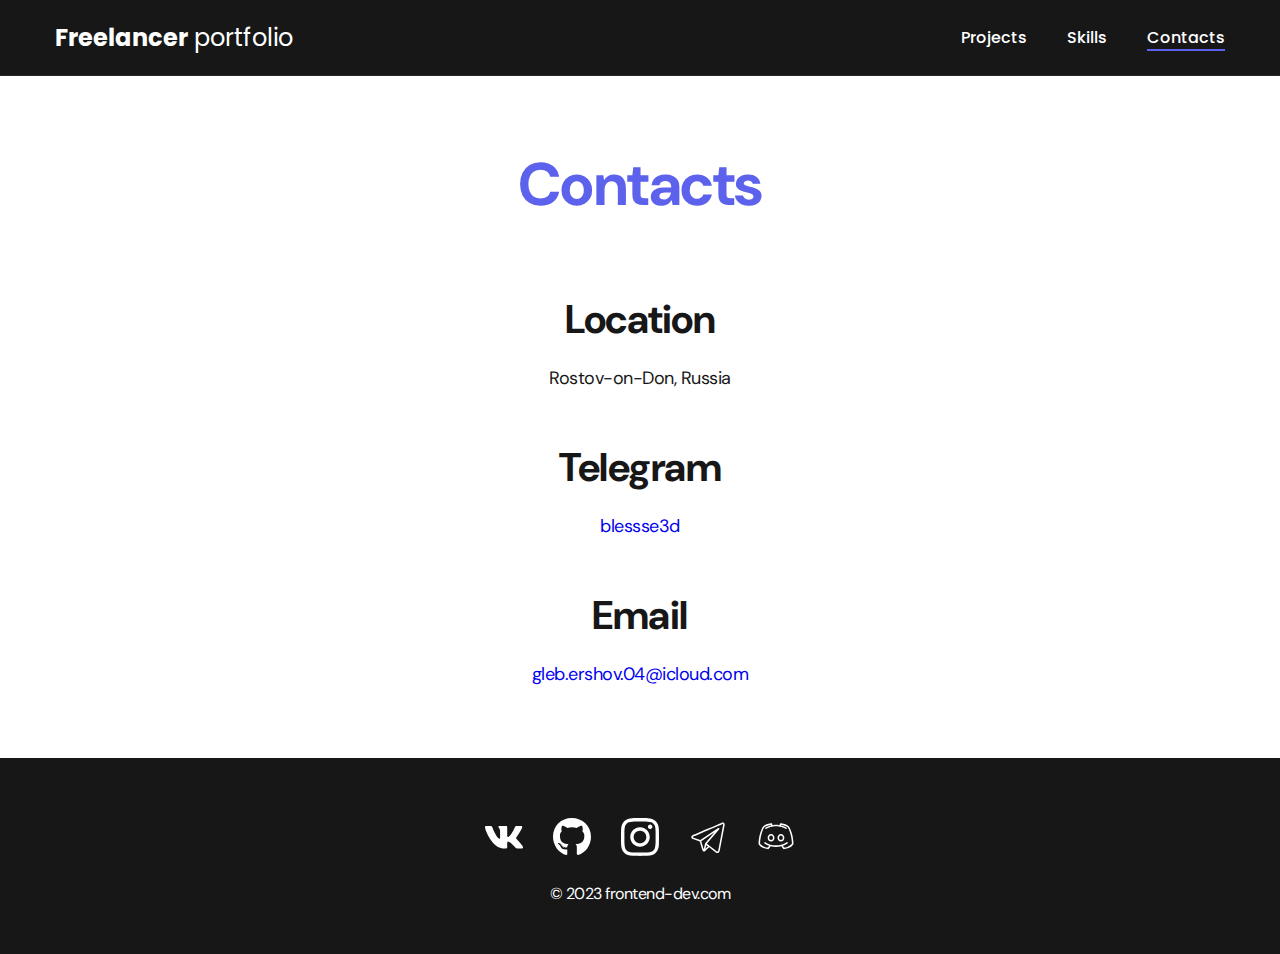
==== contacts.html @ 6a853fe1 "add contacts" ====
<!DOCTYPE html>
<html lang="en">
<head>
    <meta charset="UTF-8">
    <meta http-equiv="X-UA-Compatible" content="IE=edge">
    <meta name="viewport" content="width=device-width, initial-scale=1.0">
    <title>Freelancer portfolio</title>
    <link rel="stylesheet" href="./css/main.css">
</head>
<body>
    <nav class="nav">
        <div class="container">
            <div class="nav-row">
                <a href="./index.html" class="logo"><strong>Freelancer</strong> portfolio</a>
                <ul class="nav-list">
                    <li class="nav-list__item"><a href="./index.html" class="nav-list__link">Projects</a></li>
                    <li class="nav-list__item"><a href="./skills.html" class="nav-list__link">Skills</a></li>
                    <li class="nav-list__item"><a href="./contacts.html" class="nav-list__link nav-list__link--active">Contacts</a></li>
                </ul>
            </div>
        </div>
    </nav>

    <main class="section">
        <div class="container">
                <h1 class="title-1">Contacts</h1>

                <ul class="content-list">
                    <li class="content-list__item">
                        <h2 class="title-2">Location</h2>
                        <p>Rostov-on-Don, Russia</p>
                    </li>
                    <li class="content-list__item">
                        <h2 class="title-2">Telegram</h2>
                        <p><a href="https://t.me/blessse3d">blessse3d</a></p>
                    </li>
                    <li class="content-list__item">
                        <h2 class="title-2">Email</h2>
                        <p><a href="mailto:gleb.ershov.04@icloud.com">gleb.ershov.04@icloud.com</a></p>
                    </li>
                </ul>

        </div>
    </main>

    <footer class="footer">
        <div class="container">
            <div class="footer__wrapper">
                <ul class="social">
                    <li class="social_item"><a href="https://vk.com/00o666o00"><img src="./img/icons/vk.svg" alt="link"></a></li>
                    <li class="social_item"><a href="https://github.com/glebershov"><img src="./img/icons/github.svg" alt="link"></a></li>
                    <li class="social_item"><a href="https://instagram.com/_bles.ssed_?igshid=OGQ5ZDc2ODk2ZA=="><img src="./img/icons/instagram.svg" alt="link"></a></li>
                    <li class="social_item"><a href="https://t.me/blessse3d"><img src="./img/icons/telegram.svg" alt="link"></a></li>
                    <li class="social_item"><a href="https://discordapp.com/users/.blessed/"><img src="./img/icons/discord.svg" alt="link"></a></li>
                </ul>
                <div class="copyright">
                    <p>© 2023 frontend-dev.com</p>
                </div>
            </div>
        </div>
    </footer>

    <script src="./js/main.js"></script>

</body>
</html>
---- css/main.css ----
@import "./reset.css";
@import url('https://fonts.googleapis.com/css2?family=DM+Sans:opsz,wght@9..40,400;9..40,500;9..40,700&family=Poppins:wght@400;500;700&display=swap');


/*
font-family: 'DM Sans', sans-serif;
font-family: 'Poppins', sans-serif;
*/

:root {
    --pureblack: #000;
    --black: #171718;
    --black-border: #26292d; 
    --white: #FFF;
    --purple: #5c62ec;

    --text-color: var(--black);
    --dark-bg: var(--black);
    --dark-border: var(--black-border);
    --header-text: var(--white);
    --accent: var(--purple);
} 

html, body {
    font-family: 'DM Sans', sans-serif;
    letter-spacing: -0.5px;
    color: var(--text-color);
}

.container {
    margin: 0 auto;
    padding: 0 15px;
    max-width: 1200px;
}

.none {
    display: none !important;
}

.title-1 {
    margin-bottom: 60px;
    font-size: 60px;
    font-weight: 700;
    line-height: 1.3;
    color: var(--accent);
    text-align: center;
}


.title-2 {
    margin-bottom: 20px;
    
    font-size: 40px;
    line-height: 1.3;
    font-weight: 700;
}


/* Nav */

.nav {
    padding: 20px 0;
    border-bottom: 1px solid var(--dark-border);
    background-color: var(--dark-bg);
    color: var(--header-text);
    letter-spacing: normal;
}

.nav-row {
    display: flex;
    justify-content: space-between;
    align-items: center;
    column-gap: 30px;
    row-gap: 20px;
    flex-wrap: wrap;
}

.logo {
    color: var(--header-text);
    font-family: 'Poppins', sans-serif;
    font-size: 24px;
}

.logo strong {
    font-weight: 700;
}

.nav-list {
    display: flex;
    align-items: center;
    column-gap: 40px;
    font-size: 16px;
    font-weight: 500;
    font-family: 'Poppins', sans-serif;
}

.nav-list__link {
    color: var(--header-text);
    transition: opacity 0.2s ease-in;
}

.nav-list__link:hover{
    opacity: 0.8;
}

.nav-list__link--active {
    position: relative;
}

.nav-list__link--active::before {
    content: "";


    position: absolute;
    left: 0;
    top: 100%;

    display: block;
    height: 2px;
    width: 100%;
    background-color: var(--accent);
}

/* header */

.header {
    padding: 40px 0;
    min-height: 695px;

    display: flex;
    justify-content: center;
    align-items: center;

    background-color: var(--dark-bg);
    background-image: url('./../img/header-bg.png');
    background-repeat: no-repeat;
    background-size: auto;
    background-position: center center;

    color: var(--header-text);
    text-align: center;

}

.header__wrapper {
    padding: 0 15px;
    max-width: 660px;
}

.header__title {
    margin-bottom: 20px;
    font-size: 40px;
    font-weight: 700;
    line-height: 1.4;
}

.header__title strong {
    font-size: 60px;
    font-weight: 700;
}

.header__title em {
    font-style: normal;
    color: var(--accent);
}

.header__text {
    margin-bottom: 40px;
    font-size: 18px;
    line-height: 1.333;
}

.header__text p + p {
    margin-top: 0.5em;
}

/* Btn */

.btn {
    display: inline-block;
    height: 48px;
    padding: 12px 28px;

    border-radius: 5px;
    background-color: var(--accent);
    color: var(--white);
    letter-spacing: 0.15px;
    font-size: 16px;
    font-weight: 500;

    transition: opacity 0.2s ease-in;
}

.btn:hover {
    opacity: 0.7;
}

.btn:active {
    position: relative;
    top: 2px;
}
/* button-outline */

.btn-outline {

    display: flex;
    column-gap: 10px;
    align-items: center;

    height: 48px;
    padding: 12px 20px;
    
    border-radius: 5px;
    border: 1px solid var(--pureblack);
    color: var(--pureblack);
}

.btn-outline:active {
    position: relative;
    top: 2px;
}

.btn-outline:hover {
    opacity: 0.7;
}

/* General */

.section {
    padding: 70px 0;
}

/*Projects */

.projects {
    display: flex;
    flex-wrap: wrap;
    column-gap: 30px;
    row-gap: 30px;
}

.project {
    max-width: 370px;
    background-color: var(--white);
    box-shadow: 0px 5px 35px 0px rgba(0, 0, 0, 0.25);
    border-radius: 10px;

}

.project_img {
    border-radius: 10px;
}

.project_title {
    padding: 15px 20px 25px;
    font-weight: 700;
    font-size: 24px;
    line-height: 1.3;
    color: var(--text-color);
}

/* Project details */

.project-details {
    margin: 0 auto;
    max-width: 865px;

    display: flex;
    flex-direction: column;
    align-items: center;

    text-align: center;
}

.project-details__img {
    max-width: 100%;
    margin-bottom: 40px;
    box-shadow: 0px 4px 4px 0px rgba(0, 0, 0, 0.25);
    border-radius: 10px;
}

.project-details__desk {
    font-weight: 700;
    font-size: 24px;
    line-height: 1.3;
    margin-bottom: 30px;
}
/* content list */

.content-list {
    margin: 0 auto;
    max-width: 570px;
    display: flex;
    flex-direction: column;
    align-items: center;
    row-gap: 40px;
    text-align: center;
}

.content-list__item {
    font-size: 18px;
    line-height: 1.5;
}

.content-list__item {
    margin-top: 0.5em;
}

/* footer */

.footer {
    margin-top: auto;
    padding: 60px 0 50px;
    background-color: var(--dark-bg);
    color: var(--header-text);
}

.footer__wrapper {
    display: flex;
    flex-direction: column;
    align-items: center;
    row-gap: 27px;
}

.social {
    display: flex;
    column-gap: 30px;
    align-items: center;
}

.copyright {
    font-size: 16px;
}

.copyright p + p {
    margin-top: 0.5em;
}
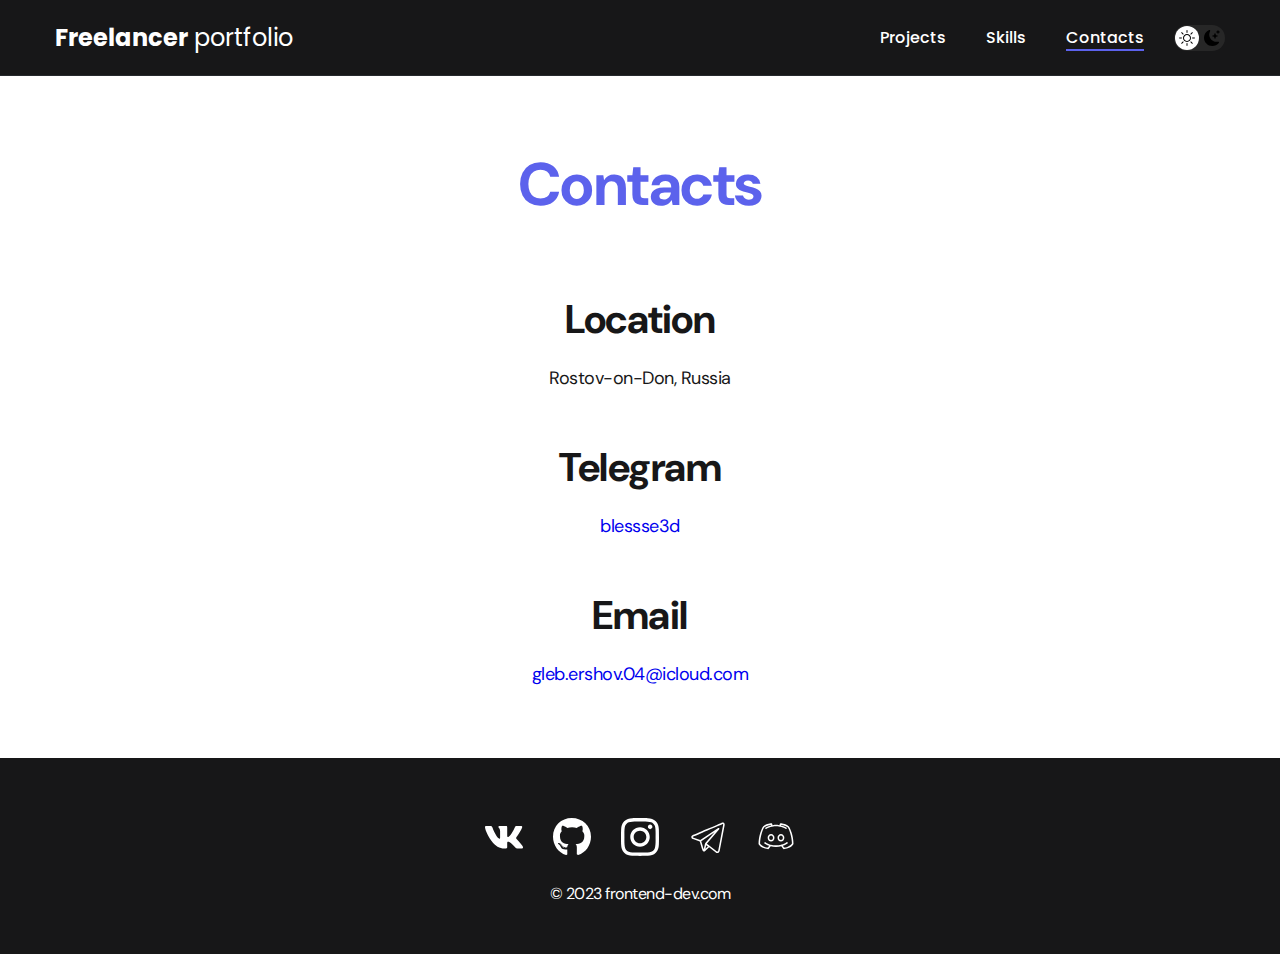
==== commit a5ae0824: "add dark theme" ====
--- a/contacts.html
+++ b/contacts.html
@@ -12,6 +12,12 @@
         <div class="container">
             <div class="nav-row">
                 <a href="./index.html" class="logo"><strong>Freelancer</strong> portfolio</a>
+
+                <button class="dark-mode-btn">
+                    <img src="./img/icons/sun.svg" alt="Light mode" class="dark-mode-btn__icon">
+                    <img src="./img/icons/moon.svg" alt="Dark mode" class="dark-mode-btn__icon">
+                </button>
+                
                 <ul class="nav-list">
                     <li class="nav-list__item"><a href="./index.html" class="nav-list__link">Projects</a></li>
                     <li class="nav-list__item"><a href="./skills.html" class="nav-list__link">Skills</a></li>
--- a/css/main.css
+++ b/css/main.css
@@ -19,11 +19,41 @@
     --dark-border: var(--black-border);
     --header-text: var(--white);
     --accent: var(--purple);
+
+    /* Light mode */
+    --page-bg: var(--white);
+    --text-color: var(--black);
+
+    --title-1: var(--accent);
+
+    --project-card-bg: var(--white);
+    --project-card-text: var(--black);
+    --box-shadow: 0px 5px 35px 0px rgba(0, 0, 0, 0.25);
+
 } 
 
+.dark {
+    /* Dark mode */
+    --page-bg: #252526;
+    --text-color: var(--white);
+
+    --title-1: var(--white);
+
+    --project-card-bg: var(--black);
+    --project-card-text: var(--white);
+    --box-shadow: 0px 5px 35px 0px rgba(0, 0, 0, 0.8);
+}
+
 html, body {
+    display: flex;
+    flex-direction: column;
+    min-height: 100vh;
+
     font-family: 'DM Sans', sans-serif;
     letter-spacing: -0.5px;
+
+    /*Light mode*/
+    background-color: var(--page-bg);
     color: var(--text-color);
 }
 
@@ -42,7 +72,7 @@
     font-size: 60px;
     font-weight: 700;
     line-height: 1.3;
-    color: var(--accent);
+    color: var(--title-1);
     text-align: center;
 }
 
@@ -68,7 +98,7 @@
 
 .nav-row {
     display: flex;
-    justify-content: space-between;
+    justify-content: flex-end;
     align-items: center;
     column-gap: 30px;
     row-gap: 20px;
@@ -76,6 +106,7 @@
 }
 
 .logo {
+    margin-right: auto;
     color: var(--header-text);
     font-family: 'Poppins', sans-serif;
     font-size: 24px;
@@ -87,6 +118,7 @@
 
 .nav-list {
     display: flex;
+    flex-wrap: wrap;
     align-items: center;
     column-gap: 40px;
     font-size: 16px;
@@ -119,6 +151,48 @@
     height: 2px;
     width: 100%;
     background-color: var(--accent);
+}
+
+/*Dark mode btn*/
+
+.dark-mode-btn{
+    order: 9;
+    position: relative;
+    display: flex;
+    justify-content: space-between;
+
+    width: 51px;
+    height: 26px;
+    padding: 5px;
+
+    border-radius: 50px;
+    background-color: #272727;
+}
+
+.dark-mode-btn::before {
+    content: "";
+    position: absolute;
+    top: 1px;
+    left: 1px;
+
+
+    display: block;
+    width: 24px;
+    height: 24px;
+
+    border-radius: 50%;
+    background-color: white;
+
+    transition: left 0.2s ease-in; 
+}
+
+.dark-mode-btn--active::before {
+    left: 26px;
+}
+
+.dark-mode-btn__icon {
+    position: relative;
+    z-index: 9;
 }
 
 /* header */
@@ -211,7 +285,8 @@
     padding: 12px 20px;
     
     border-radius: 5px;
-    border: 1px solid var(--pureblack);
+    border: 1px solid var(--blackpure);
+    background-color: var(--white);
     color: var(--pureblack);
 }
 
@@ -237,14 +312,14 @@
     flex-wrap: wrap;
     column-gap: 30px;
     row-gap: 30px;
+    justify-content: center;
 }
 
 .project {
     max-width: 370px;
-    background-color: var(--white);
-    box-shadow: 0px 5px 35px 0px rgba(0, 0, 0, 0.25);
+    background-color: var(--project-card-bg);
+    box-shadow: var(--box-shadow);
     border-radius: 10px;
-
 }
 
 .project_img {
@@ -256,7 +331,7 @@
     font-weight: 700;
     font-size: 24px;
     line-height: 1.3;
-    color: var(--text-color);
+    color: var(--project-card-text);
 }
 
 /* Project details */
@@ -335,3 +410,80 @@
 .copyright p + p {
     margin-top: 0.5em;
 }
+
+@media (max-width: 620px) {
+
+    /* Header */
+    .header {
+        min-height: unset;
+    }
+
+    .header__title {
+        font-size: 30px;
+    }
+
+    .header__title strong{
+        font-size: 40px;
+    } 
+
+    /*Nav*/
+    .nav-row {
+        justify-content: space-between;
+    }
+
+    .dark-mode-btn {
+        order: 0;
+    }
+
+    /*General*/
+    .section {
+        padding: 40px 0;
+    }
+
+    .title-1 {
+        font-size: 40px;
+        margin-bottom: 30px;
+    }
+
+    .projects {
+        justify-content: center;
+    }
+
+    .project_title {
+        font-size: 22px;
+    }
+
+    .project-details__desk {
+        font-size: 20px;
+        margin-bottom: 20px;
+    }
+
+    .footer {
+        padding: 40px 0 30px;
+    }
+
+    .footer__wrapper {
+        row-gap: 20px;
+    }
+
+    .social {
+        column-gap: 20px;
+    }
+
+    .social_item {
+        width: 28px;
+    }
+
+    .title-2 {
+        font-size: 30px;
+        margin-bottom: 10px;
+    }
+
+    .content-list {
+        row-gap: 20px;
+    }
+
+    .content-list__item {
+        font-size: 16px;
+    }
+}
